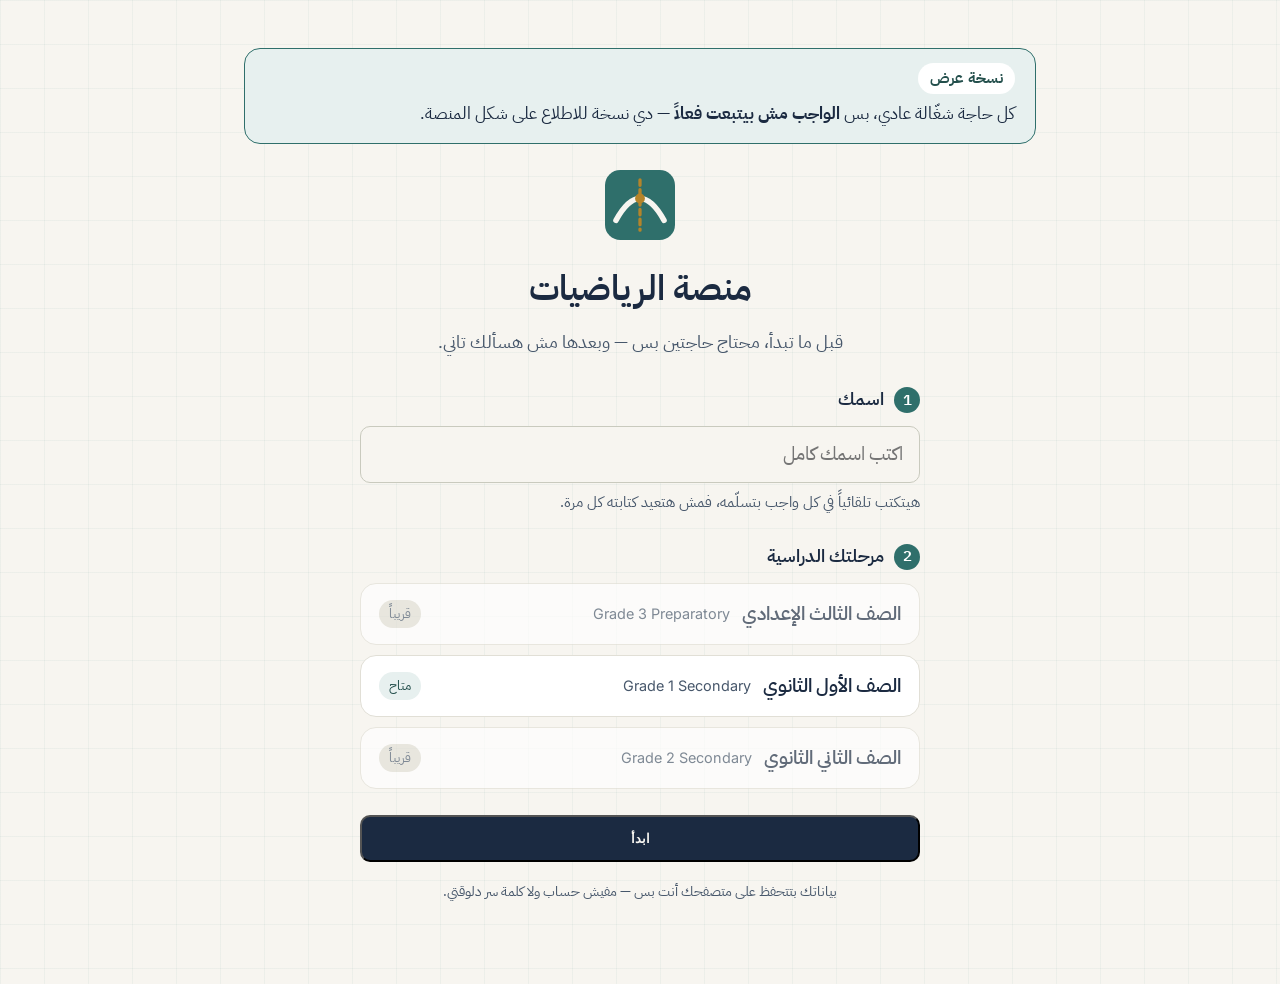
==== index.html @ 93d70a0a "Add files via upload" ====
<!DOCTYPE html>
<html lang="ar" dir="rtl">
<head>
<meta charset="UTF-8" />
<meta name="viewport" content="width=device-width, initial-scale=1.0" />
<title>صفحتي | Dr. Wessam Gouda — Mathematics</title>
<meta name="description" content="منصة الرياضيات — الصف الأول الثانوي. شرح بالفيديو، تمارين تفاعلية، وواجب مصحّح آلياً." />
<meta name="robots" content="noindex, nofollow" />

<!--
  ==========================================================================
  THE STUDENT'S PAGE
  This file holds no content. assets/home.js draws one of two screens into
  #app: the first-visit «اختر مرحلتك», or the personal page with its five
  blocks. What exists in the course is data/course.js, and what the student
  has done is assets/student.js — neither of them is in this file.
  ==========================================================================
-->

<link rel="icon" href="assets/favicon.svg?v=4.0" type="image/svg+xml" />
<link rel="preconnect" href="https://fonts.googleapis.com" />
<link rel="preconnect" href="https://fonts.gstatic.com" crossorigin />
<link href="https://fonts.googleapis.com/css2?family=Source+Serif+4:opsz,wght@8..60,400;8..60,600;8..60,700&family=Inter:wght@400;500;600;700&family=IBM+Plex+Mono:wght@500;600&family=IBM+Plex+Sans+Arabic:wght@400;500;600&display=swap" rel="stylesheet" />
<link rel="stylesheet" href="assets/theme.css?v=4.0" />
</head>

<body class="home-body">

<div class="wrap home" id="app"></div>

<script src="assets/config.js?v=4.0"></script>
<script src="data/course.js?v=4.0"></script>
<script src="assets/student.js?v=4.0"></script>
<script src="assets/home.js?v=4.0"></script>

</body>
</html>
---- assets/theme.css ----
/* ==========================================================================
   Dr. Wessam Gouda — Math Platform
   theme.css  ·  one stylesheet for every lesson and homework page
   Edit this file once; all 60 lessons change together.
   ========================================================================== */

:root {
  /* --- brand palette (unchanged from your prototype) --- */
  --ink:          #1B2A41;
  --ink-soft:     #47576B;
  --paper:        #F7F5F0;
  --surface:      #FFFFFF;
  --line:         #E1DFD6;
  --line-strong:  #C9CABE;
  --teal:         #2F6F6B;
  --teal-dark:    #234F4C;
  --teal-tint:    #E7F0EF;
  --gold:         #B4842A;
  --gold-deep:    #8A6417;
  --gold-tint:    #F6EEDD;
  --rust:         #AA4A32;
  --rust-tint:    #F5E7E2;
  --grid:         rgba(47, 111, 107, 0.05);

  --radius-s: 10px;
  --radius-m: 16px;
  --radius-l: 22px;
  --shadow:       0 2px 10px rgba(27, 42, 65, 0.06);
  --shadow-hover: 0 10px 28px rgba(27, 42, 65, 0.10);

  --f-display: 'Source Serif 4', Georgia, serif;
  --f-body:    'Inter', 'Segoe UI', system-ui, sans-serif;
  --f-mono:    'IBM Plex Mono', ui-monospace, monospace;
  --f-ar:      'IBM Plex Sans Arabic', 'Segoe UI', system-ui, sans-serif;
}

@media (prefers-color-scheme: dark) {
  :root:not([data-theme="light"]) {
    --ink:         #E9ECF2;
    --ink-soft:    #A9B4C4;
    --paper:       #101821;
    --surface:     #17212C;
    --line:        #24313E;
    --line-strong: #33434F;
    --teal:        #58B3AB;
    --teal-dark:   #7FCEC6;
    --teal-tint:   #12312F;
    --gold:        #D9A94E;
    --gold-deep:   #E8C177;
    --gold-tint:   #33280F;
    --rust:        #DE8873;
    --rust-tint:   #35201A;
    --grid:        rgba(88, 179, 171, 0.05);
    --shadow:       0 2px 10px rgba(0, 0, 0, 0.35);
    --shadow-hover: 0 10px 28px rgba(0, 0, 0, 0.45);
  }
}
:root[data-theme="dark"] {
  --ink: #E9ECF2; --ink-soft: #A9B4C4; --paper: #101821; --surface: #17212C;
  --line: #24313E; --line-strong: #33434F;
  --teal: #58B3AB; --teal-dark: #7FCEC6; --teal-tint: #12312F;
  --gold: #D9A94E; --gold-deep: #E8C177; --gold-tint: #33280F;
  --rust: #DE8873; --rust-tint: #35201A; --grid: rgba(88,179,171,0.05);
  --shadow: 0 2px 10px rgba(0,0,0,.35); --shadow-hover: 0 10px 28px rgba(0,0,0,.45);
}

* { margin: 0; padding: 0; box-sizing: border-box; }
html { scroll-behavior: smooth; font-size: 18.5px; }

body {
  font-family: var(--f-body);
  background:
    linear-gradient(90deg,  var(--grid) 1px, transparent 1px) 0 0 / 44px 44px,
    linear-gradient(180deg, var(--grid) 1px, transparent 1px) 0 0 / 44px 44px,
    var(--paper);
  color: var(--ink);
  font-size: 1.05rem;
  line-height: 1.65;
}
.wrap { max-width: 900px; margin: 0 auto; padding: 48px 24px 80px; }

a { color: var(--teal-dark); text-underline-offset: 3px; }
button:focus-visible, input:focus-visible, a:focus-visible, textarea:focus-visible {
  outline: 2px solid var(--teal); outline-offset: 2px;
}

/* ==========================================================================
   ARABIC HELPER LAYER
   Every Arabic string on the platform uses .ar — one consistent visual
   signal to the student: "this is the guidance note, in Arabic".
   ========================================================================== */
.ar {
  direction: rtl;
  unicode-bidi: isolate;
  font-family: var(--f-ar);
  text-align: right;
  line-height: 1.85;
}
.ar-note {
  direction: rtl; unicode-bidi: isolate;
  font-family: var(--f-ar); text-align: right;
  background: var(--teal-tint);
  border-right: 3px solid var(--teal);
  border-radius: var(--radius-s);
  padding: 12px 16px;
  font-size: 0.95rem;
  color: var(--ink);
  line-height: 1.85;
  margin: 14px 0;
}
.ar-note .ar-label {
  display: block;
  font-size: 0.76rem;
  font-weight: 700;
  color: var(--teal-dark);
  margin-bottom: 3px;
  letter-spacing: 0.01em;
}
.ar-note.warn { background: var(--rust-tint); border-right-color: var(--rust); }
.ar-note.warn .ar-label { color: var(--rust); }
.ar-note.tip  { background: var(--gold-tint); border-right-color: var(--gold); }
.ar-note.tip .ar-label { color: var(--gold-deep); }
.ar-inline { direction: rtl; unicode-bidi: isolate; font-family: var(--f-ar); }

/* KaTeX sizing — the real setting (MathJax's options.scale was being ignored) */
.katex { font-size: 1.12em; }
.katex-display { margin: 0.9em 0; overflow-x: auto; overflow-y: hidden; padding: 2px 0; }

/* ==========================================================================
   THE STUDENT'S PAGE  (index.html)  ·  v4.0
   --------------------------------------------------------------------------
   This is the one screen whose first language is Arabic, so it is RTL by
   default and every English title inside it is flipped back with
   `direction: ltr` on its own element. That is the same rule the lesson pages
   follow in the opposite direction.
   The old landing page (a single hard-coded lesson) lived here and is gone —
   index.html has no content of its own any more.
   ========================================================================== */

.wrap.home { max-width: 840px; font-family: var(--f-ar); }

/* ---------- first visit: «اختر مرحلتك» ---------- */

.onb { max-width: 560px; margin: 0 auto; text-align: center; }
.onb-mark { width: 70px; margin: 0 auto 20px; }
.onb-mark svg { width: 100%; height: auto; display: block; }
.onb h1 { font-family: var(--f-ar); font-weight: 600; font-size: 1.9rem; margin-bottom: 10px; }
.onb-lede { color: var(--ink-soft); font-size: .95rem; margin-bottom: 6px; }

.onb-step {
  display: flex; align-items: center; gap: 10px;
  margin: 28px 0 12px; font-weight: 600; font-size: .95rem;
}
.onb-num {
  flex: 0 0 auto; width: 26px; height: 26px; border-radius: 50%;
  background: var(--teal); color: #fff; font-family: var(--f-mono); font-size: .8rem;
  display: flex; align-items: center; justify-content: center;
}
.onb-field { text-align: right; }
.onb-field input {
  width: 100%; font: inherit; font-family: var(--f-ar);
  padding: 12px 14px; border: 1px solid var(--line-strong); border-radius: var(--radius-s);
  background: var(--surface); color: var(--ink);
}
.onb-field input:focus { outline: 2px solid var(--teal); outline-offset: 1px; border-color: var(--teal); }
.onb-hint { font-size: .8rem; color: var(--ink-soft); margin-top: 7px; }

.onb-years { display: grid; gap: 10px; }
.onb-year {
  display: flex; align-items: center; gap: 12px; text-align: right;
  background: var(--surface); border: 1px solid var(--line); border-radius: var(--radius-m);
  padding: 14px 18px; cursor: pointer; font: inherit; font-family: var(--f-ar); color: var(--ink);
  transition: border-color .18s ease, background .18s ease, box-shadow .18s ease;
}
.onb-year:hover { border-color: var(--teal); }
.onb-year.picked { border-color: var(--teal); background: var(--teal-tint); box-shadow: var(--shadow); }
.onb-year.soon { opacity: .68; }
.oy-label { font-weight: 600; }
.oy-en {
  font-family: var(--f-body); font-size: .78rem; color: var(--ink-soft);
  direction: ltr; margin-inline-start: auto;
}
.oy-chip {
  flex: 0 0 auto; font-size: .71rem; padding: 3px 10px; border-radius: 100px;
  background: var(--line); color: var(--ink-soft);
}
.oy-chip.ready { background: var(--teal-tint); color: var(--teal-dark); }
.onb-go { margin-top: 26px; width: 100%; justify-content: center; }
.onb-foot { margin-top: 18px; font-size: .78rem; color: var(--ink-soft); }

/* ---------- the page header ---------- */

.sp-head {
  display: flex; align-items: center; gap: 15px;
  padding-bottom: 22px; margin-bottom: 24px; border-bottom: 1px solid var(--line);
}
.sp-mark { flex: 0 0 auto; width: 50px; }
.sp-mark svg { width: 100%; height: auto; display: block; }
.sp-who { min-width: 0; }
.sp-head h1 {
  font-family: var(--f-ar); font-weight: 600; font-size: 1.45rem;
  direction: rtl; text-align: right; margin: 0 0 3px;
}
.sp-year { color: var(--ink-soft); font-size: .86rem; }
.linkish {
  background: none; border: 0; padding: 0; font: inherit; font-family: var(--f-ar);
  color: var(--teal); cursor: pointer; text-decoration: underline;
}

/* ---------- the five blocks ---------- */

.sp-card {
  background: var(--surface); border: 1px solid var(--line);
  border-radius: var(--radius-l); padding: 22px 24px; margin-bottom: 18px;
  box-shadow: var(--shadow);
}
.sp-card h2 {
  display: flex; align-items: center; gap: 9px;
  font-family: var(--f-ar); font-size: 1.02rem; font-weight: 600; margin-bottom: 15px;
}
.sp-card h2::before {
  content: ""; flex: 0 0 auto; width: 4px; height: 17px; border-radius: 2px; background: var(--teal);
}
.sp-card.resume { border-color: var(--teal); }
.sp-card.resume h2::before { background: var(--gold); }
.empty { color: var(--ink-soft); font-size: .9rem; }
.empty.ok { color: var(--teal-dark); }
.empty.small { font-size: .8rem; margin-top: 11px; }

/* 1 · كمّل من حيث وقفت */
.rs-eyebrow {
  display: inline-block; font-family: var(--f-mono); font-size: .73rem; direction: ltr;
  color: var(--teal-dark); background: var(--teal-tint); padding: 3px 10px; border-radius: 100px;
}
.rs-main h3 {
  font-family: var(--f-display); font-weight: 600; font-size: 1.3rem;
  direction: ltr; text-align: left; margin: 11px 0 4px;
}
.rs-ar { color: var(--ink-soft); font-size: .89rem; margin-bottom: 15px; }
.rs-bar { height: 7px; background: var(--line); border-radius: 100px; overflow: hidden; }
.rs-bar-fill { height: 100%; background: var(--teal); border-radius: 100px; transition: width .3s ease; }
.rs-pct { display: block; margin-top: 6px; font-size: .77rem; color: var(--ink-soft); }
.sp-card.resume .cta { margin-top: 17px; }

/* 2 · الواجبات المستحقة */
.due-list { list-style: none; display: grid; gap: 10px; }
.due-list li {
  display: flex; align-items: center; justify-content: space-between; gap: 12px;
  padding: 12px 14px; background: var(--paper);
  border: 1px solid var(--line); border-radius: var(--radius-m);
}
.du-body { display: flex; align-items: center; gap: 12px; min-width: 0; }
.du-no {
  flex: 0 0 auto; font-family: var(--f-mono); font-size: .78rem; direction: ltr;
  color: var(--teal-dark); background: var(--teal-tint); padding: 4px 9px; border-radius: 7px;
}
.du-body strong {
  display: block; font-family: var(--f-display); font-size: .99rem;
  direction: ltr; text-align: left;
}
.du-ar { font-size: .81rem; color: var(--ink-soft); }
.mini-cta {
  flex: 0 0 auto; text-decoration: none; font-size: .83rem; font-family: var(--f-ar);
  background: var(--teal); color: #fff; padding: 7px 15px; border-radius: 100px;
}
.mini-cta:hover { background: var(--teal-dark); color: #fff; }
.sp-card.due .ar-note { margin-top: 14px; }

/* 3 · خريطة الوحدات */
.unit {
  border: 1px solid var(--line); border-radius: var(--radius-m);
  margin-bottom: 10px; overflow: hidden; background: var(--paper);
}
.unit summary {
  display: flex; align-items: center; gap: 11px; padding: 13px 16px;
  cursor: pointer; list-style: none;
}
.unit summary::-webkit-details-marker { display: none; }
.unit summary:hover { background: var(--teal-tint); }
.un-no { flex: 0 0 auto; font-family: var(--f-mono); font-size: .75rem; color: var(--ink-soft); }
.un-title {
  display: flex; flex-direction: column; min-width: 0;
  font-family: var(--f-display); font-size: 1rem; direction: ltr; text-align: left;
}
.un-ar {
  font-family: var(--f-ar); font-size: .79rem; color: var(--ink-soft);
  direction: rtl; text-align: right;
}
.un-chip {
  margin-inline-start: auto; flex: 0 0 auto; font-size: .7rem;
  padding: 3px 10px; border-radius: 100px; background: var(--line); color: var(--ink-soft);
}
.un-chip.free { background: var(--gold-tint); color: var(--gold-deep); }
.un-count { flex: 0 0 auto; font-family: var(--f-mono); font-size: .73rem; color: var(--ink-soft); }

.unit-lessons { display: grid; }
.ls {
  display: flex; align-items: center; gap: 11px; padding: 11px 16px;
  border-top: 1px solid var(--line); background: var(--surface);
  text-decoration: none; color: var(--ink);
}
a.ls:hover { background: var(--teal-tint); }
.ls.soon, .ls.paid, .ls.locked { opacity: .58; }
.ls-no {
  flex: 0 0 auto; min-width: 36px; font-family: var(--f-mono);
  font-size: .77rem; direction: ltr; color: var(--ink-soft);
}
.ls-body { flex: 1; min-width: 0; display: flex; flex-direction: column; }
.ls-title { font-family: var(--f-display); font-size: .96rem; direction: ltr; text-align: left; }
.ls-ar { font-size: .79rem; color: var(--ink-soft); }
.ls-chip {
  flex: 0 0 auto; font-size: .71rem; padding: 3px 10px; border-radius: 100px;
  background: var(--line); color: var(--ink-soft);
}
.ls-chip.done  { background: var(--teal-tint); color: var(--teal-dark); }
.ls-chip.doing { background: var(--gold-tint); color: var(--gold-deep); font-family: var(--f-mono); }
.ls-chip.open  { background: var(--teal); color: #fff; }

/* 4 · ملخص الأداء */
.stats { display: grid; grid-template-columns: repeat(auto-fit, minmax(115px, 1fr)); gap: 12px; }
.stat {
  background: var(--paper); border: 1px solid var(--line);
  border-radius: var(--radius-m); padding: 15px 10px; text-align: center;
}
.st-num {
  display: block; font-family: var(--f-display); font-weight: 600; font-size: 1.65rem;
  color: var(--teal-dark); direction: ltr;
}
.st-label { font-size: .77rem; color: var(--ink-soft); }
/* the teacher's own number — dashed, gold, and never rendered for a student */
.stat.dev { border-style: dashed; border-color: var(--gold); }
.stat.dev .st-num { color: var(--gold-deep); }

/* 5 · آخر النشاط */
.act-list { list-style: none; display: grid; }
.act-list li {
  display: flex; align-items: center; gap: 11px; padding: 9px 2px;
  border-bottom: 1px dashed var(--line);
}
.act-list li:last-child { border-bottom: 0; }
.ac-dot {
  flex: 0 0 auto; width: 24px; height: 24px; border-radius: 50%;
  display: flex; align-items: center; justify-content: center; font-size: .71rem;
  background: var(--line); color: var(--ink-soft);
}
.ac-dot.hw   { background: var(--teal); color: #fff; }
.ac-dot.quiz { background: var(--gold); color: #fff; }
.ac-dot.open { background: var(--teal-tint); color: var(--teal-dark); }
.ac-text { flex: 1; min-width: 0; font-size: .87rem; }
.ac-text strong { font-family: var(--f-display); direction: ltr; }
.ac-extra { font-family: var(--f-mono); font-size: .75rem; color: var(--ink-soft); direction: ltr; }
.ac-when { flex: 0 0 auto; font-size: .75rem; color: var(--ink-soft); }

/* ---------- «صفحتي» on the lesson and homework pages ---------- */

.home-link {
  position: fixed; top: 14px; inset-inline-start: 14px; z-index: 40;
  font-family: var(--f-ar); font-size: .81rem; text-decoration: none;
  background: var(--surface); border: 1px solid var(--line); color: var(--ink-soft);
  padding: 6px 13px; border-radius: 100px; box-shadow: var(--shadow);
}
.home-link:hover { border-color: var(--teal); color: var(--teal-dark); }

@media (max-width: 560px) {
  .sp-card { padding: 18px 16px; }
  .sp-head h1 { font-size: 1.25rem; }
  .due-list li { flex-direction: column; align-items: stretch; }
  .mini-cta { text-align: center; }
  .un-count { display: none; }
  .ls-chip { font-size: .68rem; }
  .home-link { top: 8px; inset-inline-start: 8px; }
}

/* ---------- demo-mode banner ---------- */
.demo-banner {
  direction: rtl; font-family: var(--f-ar); text-align: right;
  background: var(--teal-tint); border: 1px solid var(--teal);
  border-radius: var(--radius-m); padding: 14px 20px; margin-bottom: 26px;
  font-size: .92rem; line-height: 1.8;
}
.demo-banner .db-title {
  display: inline-block; font-weight: 700; color: var(--teal-dark);
  background: var(--surface); border-radius: 100px;
  padding: 2px 12px; margin-bottom: 5px; font-size: .8rem;
}
.demo-banner p { margin: 0; color: var(--ink); }

/* ---------- storage-blocked warning ---------- */
.storage-warn {
  direction: rtl; font-family: var(--f-ar); text-align: right;
  background: var(--gold-tint); border: 1px solid var(--gold);
  border-radius: var(--radius-m); padding: 16px 20px; margin-bottom: 28px;
  line-height: 1.85; font-size: .93rem; color: var(--ink);
}
.storage-warn .sw-title {
  display: block; font-weight: 700; color: var(--gold-deep); margin-bottom: 4px;
}
.storage-warn p { margin: 4px 0 0; }
.storage-warn .sw-fix { color: var(--ink-soft); font-size: .89rem; }
.storage-warn code {
  direction: ltr; unicode-bidi: isolate; display: inline-block;
  font-family: var(--f-mono); font-size: .84em;
  background: var(--surface); border: 1px solid var(--line);
  border-radius: 4px; padding: 1px 6px;
}

/* ---------- progress bar ---------- */
.progress-track {
  position: fixed; inset: 0 0 auto 0; height: 4px;
  background: rgba(27,42,65,0.08); z-index: 999;
}
.progress-fill { height: 100%; width: 0; background: var(--teal); transition: width .35s ease; }

/* ---------- masthead ---------- */
.masthead {
  display: grid; grid-template-columns: 1.1fr 0.9fr; gap: 32px; align-items: center;
  padding-bottom: 36px; border-bottom: 1px solid var(--line-strong); margin-bottom: 40px;
}
.masthead .eyebrow {
  font-family: var(--f-mono); font-size: .85rem; color: var(--teal-dark);
  background: var(--teal-tint); display: inline-block; padding: 5px 12px;
  border-radius: 100px; margin-bottom: 16px;
}
.masthead h1 {
  font-family: var(--f-display); font-weight: 600; font-size: 2.9rem;
  line-height: 1.12; margin-bottom: 10px; text-wrap: balance;
}
.masthead .lede { color: var(--ink-soft); font-size: 1.12rem; max-width: 46ch; margin-bottom: 6px; }
.masthead .author { font-size: .98rem; color: var(--ink-soft); margin-top: 12px; }
.masthead .author strong { color: var(--teal-dark); font-weight: 600; }
.masthead-art svg { width: 100%; height: auto; display: block; }
@media (max-width: 720px) {
  .masthead { grid-template-columns: 1fr; }
  .masthead-art { order: -1; max-width: 250px; margin: 0 auto; }
  .masthead h1 { font-size: 2.2rem; }
}

/* ---------- lesson goal ---------- */
.goal-box {
  background: var(--surface); border: 1px solid var(--line);
  border-left: 3px solid var(--gold); border-radius: var(--radius-s);
  padding: 18px 22px; margin-bottom: 40px;
}
.goal-box .goal-label {
  font-family: var(--f-mono); font-size: .74rem; text-transform: uppercase;
  letter-spacing: .12em; color: var(--gold-deep); display: block; margin-bottom: 6px;
}
.goal-box p { font-size: 1.05rem; }

/* ---------- video ---------- */
.video-intro { display: flex; align-items: center; gap: 12px; margin-bottom: 12px; }
.video-intro .dot { width: 8px; height: 8px; border-radius: 50%; background: var(--rust); flex: 0 0 auto; }
.video-intro p { font-weight: 600; }

.seg-tabs { display: flex; flex-wrap: wrap; gap: 8px; margin-bottom: 12px; }
.seg-tab {
  font-family: var(--f-body); font-size: .88rem; font-weight: 500;
  background: var(--surface); color: var(--ink-soft);
  border: 1px solid var(--line); border-radius: 100px;
  padding: 7px 16px; cursor: pointer; transition: .18s;
  display: inline-flex; align-items: center; gap: 8px;
}
.seg-tab:hover { border-color: var(--teal); color: var(--teal-dark); }
.seg-tab[aria-selected="true"] { background: var(--teal); color: #fff; border-color: var(--teal); }
.seg-tab .seg-n { font-family: var(--f-mono); font-size: .78rem; opacity: .8; }
.seg-tab .seg-done { color: var(--gold); font-weight: 700; }
.seg-tab[aria-selected="true"] .seg-done { color: #fff; }

.video-frame {
  border-radius: var(--radius-m); overflow: hidden; border: 1px solid var(--line-strong);
  box-shadow: var(--shadow); background: #0f1c22; margin-bottom: 14px;
}
.video-frame video { width: 100%; display: block; background: #0f1c22; }
.seg-caption { font-size: .92rem; color: var(--ink-soft); margin-bottom: 44px; }

/* ---------- section heads ---------- */
.section-head { display: flex; align-items: baseline; gap: 14px; margin-bottom: 26px; }
.section-head .num { font-family: var(--f-display); font-size: 1.1rem; color: var(--line-strong); font-weight: 600; }
.section-head h2 { font-family: var(--f-display); font-size: 2.05rem; font-weight: 600; text-wrap: balance; }
@media (max-width: 620px) { .section-head h2 { font-size: 1.65rem; } }

/* ---------- theory ---------- */
.theory-block { margin-bottom: 56px; }
.lesson-sub { margin-bottom: 42px; }
.lesson-sub .sub-kicker {
  font-family: var(--f-mono); font-size: .76rem; color: var(--teal-dark);
  display: block; margin-bottom: 4px;
}
.lesson-sub h3.sub-title { font-family: var(--f-display); font-size: 1.32rem; font-weight: 600; margin-bottom: 6px; }
.lesson-sub p.sub-lede { color: var(--ink-soft); max-width: 68ch; margin-bottom: 16px; }

.figure-row { display: grid; grid-template-columns: repeat(auto-fit, minmax(230px, 1fr)); gap: 18px; margin: 18px 0; }
.fig-card { background: var(--surface); border: 1px solid var(--line); border-radius: var(--radius-s); padding: 16px 16px 14px; }
.fig-card svg { width: 100%; height: auto; display: block; }
.fig-caption { display: flex; align-items: center; justify-content: space-between; gap: 8px; margin-top: 10px; }
.fig-caption .fig-label { font-size: .88rem; color: var(--ink-soft); }
.verdict { font-family: var(--f-mono); font-size: .74rem; font-weight: 600; padding: 3px 10px; border-radius: 100px; white-space: nowrap; }
.verdict.yes { background: var(--teal-tint); color: var(--teal-dark); }
.verdict.no  { background: var(--rust-tint); color: var(--rust); }

.worked {
  background: var(--surface); border: 1px solid var(--line); border-left: 3px solid var(--gold);
  border-radius: var(--radius-s); padding: 22px 24px; margin-top: 18px;
}
.worked .worked-label, .worked .worked-solution-label {
  font-family: var(--f-mono); font-size: .76rem; display: inline-block;
  padding: 3px 11px; border-radius: 100px; margin-bottom: 12px;
}
.worked .worked-label { color: var(--gold-deep); background: var(--gold-tint); }
.worked .worked-solution-label { color: var(--teal-dark); background: var(--teal-tint); margin: 16px 0 10px; }
.worked-grid { display: grid; grid-template-columns: 1.1fr 1fr; gap: 24px; align-items: center; }
.worked-grid.reverse { grid-template-columns: 1fr 1.1fr; }
@media (max-width: 680px) { .worked-grid, .worked-grid.reverse { grid-template-columns: 1fr; } }
.worked figure { margin: 0; }
.worked figcaption { text-align: center; font-size: .86rem; color: var(--ink-soft); margin-top: 8px; }
.worked p + p { margin-top: 8px; }

.result-box {
  margin-top: 14px; background: var(--paper); border: 1px solid var(--line);
  border-radius: var(--radius-s); padding: 14px 18px; font-size: .98rem;
}
.result-box strong { color: var(--teal-dark); }

/* ---------- common mistakes ---------- */
.mistakes {
  background: var(--rust-tint); border: 1px solid var(--rust);
  border-radius: var(--radius-s); padding: 20px 24px; margin: 26px 0 0;
}
.mistakes h4 {
  font-family: var(--f-display); font-size: 1.1rem; color: var(--rust);
  margin-bottom: 4px; display: flex; align-items: center; gap: 10px;
}
.mistakes ol { margin: 12px 20px 0; display: grid; gap: 10px; }
.mistakes li { font-size: .98rem; }
.mistakes .ar-inline { display: block; margin-top: 3px; color: var(--ink-soft); font-size: .92rem; }

/* ---------- quick reference ---------- */
.recap-heading {
  font-family: var(--f-mono); font-size: .86rem; color: var(--ink-soft);
  margin: 44px 0 16px; padding-top: 24px; border-top: 1px dashed var(--line-strong);
}
.theory-grid { display: grid; grid-template-columns: repeat(auto-fit, minmax(240px, 1fr)); gap: 18px; }
.theory-box {
  background: var(--surface); border: 1px solid var(--line); border-left: 3px solid var(--teal);
  border-radius: var(--radius-s); padding: 20px 22px;
}
.theory-box h3 { font-size: 1.02rem; font-weight: 700; color: var(--teal-dark); margin-bottom: 10px; }
.theory-box p, .theory-box li { font-size: .96rem; color: var(--ink-soft); }
.theory-box ul { list-style: none; }
.theory-box li { position: relative; padding-left: 16px; margin-bottom: 8px; }
.theory-box li::before { content: "–"; position: absolute; left: 0; color: var(--gold); font-weight: 700; }
.theory-box .tag {
  display: inline-block; font-family: var(--f-mono); font-size: .76rem;
  background: var(--gold-tint); color: var(--gold-deep);
  padding: 3px 10px; border-radius: 100px; margin: 0 6px 4px 0;
}

/* ---------- exercises ---------- */
.examples-block { margin-bottom: 56px; }
.ex-card {
  background: var(--surface); border: 1px solid var(--line); border-radius: var(--radius-m);
  padding: 24px 26px; margin-bottom: 20px; display: flex; gap: 20px;
  transition: box-shadow .25s ease, border-color .25s ease;
}
.ex-card:hover { box-shadow: var(--shadow-hover); border-color: var(--teal); }
.ex-card.solved { border-color: var(--teal); }
.ex-num {
  flex: 0 0 auto; width: 38px; height: 38px; border-radius: 50%;
  background: var(--teal); color: #fff; font-family: var(--f-display); font-weight: 600;
  display: flex; align-items: center; justify-content: center;
}
.ex-body { flex: 1; min-width: 0; }
.ex-title { font-weight: 600; font-size: .85rem; color: var(--ink-soft); margin-bottom: 6px; }
.ex-question { font-size: 1.06rem; margin-bottom: 14px; }
.ex-question ol { margin: 12px 0 8px 20px; }
.ex-question ol li { margin-bottom: 6px; }
.type-chip {
  font-family: var(--f-mono); font-size: .68rem; letter-spacing: .08em; text-transform: uppercase;
  background: var(--paper); border: 1px solid var(--line); color: var(--ink-soft);
  padding: 2px 8px; border-radius: 100px; margin-left: 8px; white-space: nowrap;
}

.options-row { display: flex; flex-wrap: wrap; gap: 10px; margin-bottom: 14px; }
.options-row label {
  display: flex; align-items: center; gap: 8px; font-weight: 500; font-size: .96rem;
  color: var(--ink-soft); background: var(--paper); border: 1px solid var(--line);
  border-radius: 100px; padding: 7px 16px 7px 12px; cursor: pointer; transition: .15s;
}
.options-row label:has(input:checked) { border-color: var(--teal); background: var(--teal-tint); color: var(--teal-dark); }
.options-row input[type="radio"] { accent-color: var(--teal); width: 16px; height: 16px; }

.answer-row { display: flex; flex-wrap: wrap; align-items: center; gap: 10px; margin-bottom: 14px; }
.answer-input {
  font-family: var(--f-mono); font-size: 1rem; direction: ltr;
  background: var(--paper); color: var(--ink);
  border: 1.5px solid var(--line-strong); border-radius: var(--radius-s);
  padding: 10px 14px; min-width: 190px; flex: 1 1 190px; max-width: 320px;
}
.answer-input:focus { background: var(--surface); border-color: var(--teal); }
.answer-input.ok  { border-color: var(--teal); background: var(--teal-tint); }
.answer-input.bad { border-color: var(--rust); background: var(--rust-tint); }
.input-hint { font-family: var(--f-mono); font-size: .78rem; color: var(--ink-soft); }

.steps-list { display: grid; gap: 14px; margin-bottom: 14px; }
.step-item {
  background: var(--paper); border: 1px solid var(--line);
  border-radius: var(--radius-s); padding: 14px 16px;
}
.step-item .step-q { font-size: .98rem; margin-bottom: 10px; display: flex; gap: 10px; }
.step-item .step-n {
  font-family: var(--f-mono); font-size: .8rem; color: var(--teal-dark);
  background: var(--teal-tint); border-radius: 100px; padding: 1px 9px; height: fit-content; flex: 0 0 auto;
}
.step-item.locked { opacity: .45; pointer-events: none; }
.step-item.done { border-color: var(--teal); background: var(--teal-tint); }

.ex-actions { display: flex; align-items: center; gap: 12px; flex-wrap: wrap; }
.btn {
  font-family: inherit; font-weight: 600; font-size: .92rem; border: none;
  border-radius: var(--radius-s); padding: 10px 20px; cursor: pointer; transition: .2s;
  display: inline-flex; align-items: center; gap: 8px;
}
.btn-check { background: var(--teal); color: #fff; }
.btn-check:hover { background: var(--teal-dark); }
.btn-video { background: var(--surface); color: var(--gold-deep); border: 1px solid var(--gold); }
.btn-video:hover { background: var(--gold-tint); }
.btn-video.highlight { animation: nudge .4s ease 2; }
.btn-ghost { background: transparent; color: var(--ink-soft); border: 1px solid var(--line); }
.btn-ghost:hover { border-color: var(--teal); color: var(--teal-dark); }
@keyframes nudge { 0%,100% { transform: translateX(0); } 50% { transform: translateX(3px); } }
@media (prefers-reduced-motion: reduce) { .btn-video.highlight { animation: none; } * { transition: none !important; } }

.feedback { font-size: .9rem; font-weight: 600; padding: 6px 14px; border-radius: 100px; }
.feedback.correct { background: var(--teal-tint); color: var(--teal-dark); }
.feedback.wrong   { background: var(--rust-tint); color: var(--rust); }

.explain {
  margin-top: 14px; border-top: 1px dashed var(--line-strong); padding-top: 12px;
  font-size: .96rem; color: var(--ink-soft);
}
.explain .explain-label {
  font-family: var(--f-mono); font-size: .72rem; text-transform: uppercase; letter-spacing: .1em;
  color: var(--teal-dark); display: block; margin-bottom: 5px;
}

/* ---------- quiz ---------- */
.quiz-block { margin-bottom: 40px; }
.quiz-panel { background: var(--surface); border: 1px solid var(--line); border-radius: var(--radius-l); padding: 32px; }
@media (max-width: 620px) { .quiz-panel { padding: 22px 18px; } }
.quiz-top {
  display: flex; justify-content: space-between; align-items: center; flex-wrap: wrap; gap: 16px;
  padding-bottom: 18px; margin-bottom: 22px; border-bottom: 1px solid var(--line);
}
.quiz-top h3 { font-family: var(--f-display); font-size: 1.4rem; font-weight: 600; }
.score-chip {
  display: flex; align-items: baseline; gap: 10px; background: var(--paper);
  border: 1px solid var(--line); padding: 10px 20px; border-radius: var(--radius-s);
}
.score-chip .score-num {
  font-family: var(--f-display); font-size: 1.5rem; font-weight: 700; color: var(--teal-dark);
  font-variant-numeric: tabular-nums;
}
.score-chip .score-msg { font-size: .88rem; color: var(--ink-soft); }

.qz { padding: 18px 0; border-bottom: 1px dashed var(--line); }
.qz:last-of-type { border-bottom: none; }
.qz-row { display: flex; justify-content: space-between; align-items: flex-start; gap: 16px; margin-bottom: 12px; }
@media (max-width: 620px) { .qz-row { flex-direction: column; } }
.qz-text { font-size: 1.02rem; display: flex; gap: 10px; }
.qz-status { font-weight: 700; width: 20px; flex: 0 0 auto; }
.qz-status.correct { color: var(--teal); }
.qz-status.wrong { color: var(--rust); }
.qz-video-btn { font-size: .82rem; padding: 6px 14px; white-space: nowrap; }
.qz-options { display: flex; flex-wrap: wrap; gap: 10px; margin-left: 30px; }
.qz-options label {
  display: flex; align-items: center; gap: 7px; font-size: .94rem; color: var(--ink-soft);
  background: var(--paper); border: 1px solid var(--line); border-radius: 100px;
  padding: 6px 14px 6px 10px; cursor: pointer;
}
.qz-options label:has(input:checked) { border-color: var(--gold); background: var(--gold-tint); color: var(--gold-deep); }
.qz-options input { accent-color: var(--gold); }

.submit-quiz, .submit-btn {
  width: 100%; background: var(--teal); color: #fff; font-family: inherit;
  font-weight: 700; font-size: 1.05rem; border: none; border-radius: var(--radius-s);
  padding: 16px; cursor: pointer; margin-top: 22px; transition: .2s;
}
.submit-quiz:hover, .submit-btn:hover { background: var(--teal-dark); }
.submit-btn:disabled { opacity: .55; cursor: not-allowed; }
.quiz-feedback { text-align: center; margin-top: 14px; font-weight: 600; color: var(--ink-soft); }
.score-final {
  margin-top: 18px; text-align: center; padding: 20px;
  border-radius: var(--radius-m); background: var(--teal-tint); border: 1px solid var(--teal);
}
.score-final .score-num { font-family: var(--f-display); font-size: 2rem; font-weight: 700; color: var(--teal-dark); }
.score-final .score-msg { display: block; margin-top: 6px; font-weight: 500; }
[hidden] { display: none !important; }

/* ---------- next step ---------- */
.next-step {
  margin-top: 30px; background: var(--surface); border: 1px solid var(--line);
  border-radius: var(--radius-m); padding: 24px 26px;
  display: flex; flex-wrap: wrap; align-items: center; justify-content: space-between; gap: 18px;
}
.unit-progress { flex: 1 1 240px; min-width: 0; }
.unit-progress .up-label {
  font-family: var(--f-mono); font-size: .76rem; color: var(--ink-soft);
  display: flex; justify-content: space-between; gap: 12px; margin-bottom: 7px;
}
.unit-progress .up-track { height: 8px; background: var(--line); border-radius: 100px; overflow: hidden; }
.unit-progress .up-fill { height: 100%; background: var(--teal); width: 0; transition: width .4s ease; }
.next-actions { display: flex; flex-wrap: wrap; align-items: center; gap: 12px; flex: 1 1 300px; }
.cta {
  display: inline-flex; align-items: center; gap: 10px; background: var(--ink); color: var(--paper);
  text-decoration: none; font-weight: 600; padding: 14px 30px; border-radius: var(--radius-s); transition: .2s;
}
.cta:hover { background: var(--teal-dark); color: #fff; }
.cta.secondary { background: transparent; color: var(--ink-soft); border: 1px solid var(--line-strong); }
.cta.secondary:hover { background: var(--teal-tint); color: var(--teal-dark); border-color: var(--teal); }

/* Locked, not hidden: a hidden link reads as a broken page,
   a locked one reads as a rule the student understands. */
.cta.locked {
  background: transparent; color: var(--ink-soft); border: 1px dashed var(--line-strong);
  cursor: not-allowed; opacity: .7;
}
.cta.locked:hover { background: transparent; color: var(--ink-soft); border-color: var(--line-strong); }
.cta.locked::before { content: "🔒"; font-size: .95em; }

.gate-note {
  flex: 1 1 100%; font-family: var(--f-ar); direction: rtl; text-align: right;
  font-size: .92rem; color: var(--rust); background: var(--rust-tint);
  border-right: 3px solid var(--rust); border-radius: var(--radius-s);
  padding: 10px 14px; line-height: 1.8;
}
.gate-note.open { color: var(--teal-dark); background: var(--teal-tint); border-right-color: var(--teal); }

footer {
  text-align: center; margin-top: 52px; padding: 24px; font-size: .9rem;
  color: var(--ink-soft); border-top: 1px solid var(--line);
}
footer strong { color: var(--teal-dark); }
.build-stamp {
  display: block; margin-top: 8px; direction: ltr;
  font-family: var(--f-mono); font-size: .72rem; letter-spacing: .04em;
  color: var(--ink-soft); opacity: .6;
}

/* ---------- modal ---------- */
.modal {
  display: none; position: fixed; inset: 0; background: rgba(15,24,33,.75);
  z-index: 2000; align-items: center; justify-content: center; padding: 20px;
}
.modal.open { display: flex; }
.modal-box {
  background: #0f1c22; border-radius: var(--radius-m); width: 100%; max-width: 920px;
  overflow: hidden; position: relative; border: 1px solid rgba(255,255,255,.1);
}
.modal-video-wrap { position: relative; padding-bottom: 56.25%; height: 0; }
.modal-video-wrap video { position: absolute; inset: 0; width: 100%; height: 100%; }
.modal-close {
  position: absolute; top: 10px; right: 10px; width: 36px; height: 36px;
  background: rgba(255,255,255,.14); color: #fff; border: none; border-radius: 50%;
  display: flex; align-items: center; justify-content: center; cursor: pointer; font-size: 20px; z-index: 5;
}
.modal-close:hover { background: rgba(255,255,255,.26); }

/* ==========================================================================
   HOMEWORK PAGE
   ========================================================================== */
.hw-panel { background: var(--surface); border: 1px solid var(--line); border-radius: var(--radius-l); padding: 34px 36px; box-shadow: var(--shadow); }
@media (max-width: 640px) { .hw-panel { padding: 22px 16px; } }
.student-row { display: grid; grid-template-columns: 1.3fr 1fr; gap: 20px; margin-bottom: 8px; }
@media (max-width: 640px) { .student-row { grid-template-columns: 1fr; } }
.field { margin-bottom: 6px; }
.field label { display: block; font-weight: 600; font-size: .94rem; margin-bottom: 6px; }
.field label .optional { color: var(--ink-soft); font-weight: 400; font-size: .85rem; }
.field label .req { color: var(--rust); }
.field input {
  width: 100%; padding: 12px 16px; font-size: 1rem; font-family: inherit;
  border: 1.5px solid var(--line-strong); border-radius: var(--radius-s);
  background: var(--paper); color: var(--ink); transition: .2s;
}
.field input:focus { background: var(--surface); border-color: var(--teal); }

.section-divider { display: flex; align-items: center; gap: 14px; margin: 34px 0 24px; }
.section-divider span {
  font-family: var(--f-display); font-weight: 600; font-size: 1.15rem; color: var(--teal-dark);
  background: var(--teal-tint); padding: 3px 16px; border-radius: 100px; white-space: nowrap;
}
.section-divider hr { flex: 1; border: none; border-top: 1.5px solid var(--line); }

.hw-q {
  background: var(--paper); border-radius: var(--radius-m); padding: 20px 24px;
  margin-bottom: 20px; border-left: 4px solid var(--gold);
}
.hw-q .q-text { font-weight: 600; font-size: 1.03rem; margin-bottom: 12px; display: flex; gap: 12px; align-items: baseline; flex-wrap: wrap; }
.qnum-badge {
  display: inline-flex; align-items: center; justify-content: center; width: 26px; height: 26px;
  border-radius: 50%; background: var(--teal); color: #fff; font-family: var(--f-display);
  font-weight: 700; font-size: .85rem; flex: 0 0 auto;
}
.hw-q .figure-svg {
  margin: 10px 0 14px; background: var(--surface); border-radius: var(--radius-s);
  border: 1px solid var(--line); padding: 12px; display: inline-block; max-width: 100%;
}
.hw-q .figure-svg svg { display: block; width: 100%; max-width: 300px; height: auto; }
.hw-q .options-row label { background: var(--surface); }
.hw-q textarea {
  width: 100%; padding: 14px 16px; font-size: 1rem; font-family: inherit;
  border: 1.5px solid var(--line-strong); border-radius: var(--radius-s);
  background: var(--surface); color: var(--ink); resize: vertical; min-height: 90px;
}
.hw-q textarea:focus { border-color: var(--teal); }
.manual-chip {
  font-family: var(--f-mono); font-size: .68rem; letter-spacing: .08em; text-transform: uppercase;
  background: var(--rust-tint); color: var(--rust); padding: 2px 8px; border-radius: 100px;
}

/* --- inline field errors, in Arabic, next to the field itself ------------ */
.field-err {
  direction: rtl; font-family: var(--f-ar); text-align: right;
  font-size: .88rem; color: var(--rust); margin-top: 8px; line-height: 1.7;
}
.field-err::before { content: "◂ "; }
.hw-q.invalid, .step-item.invalid { border-color: var(--rust); box-shadow: inset 3px 0 0 var(--rust); }
.hw-q.invalid { border-left-color: var(--rust); }
.field.invalid input { border-color: var(--rust); background: var(--rust-tint); }
.step-item.invalid { background: var(--rust-tint); }

@keyframes flashbox { 0%,100% { box-shadow: none; } 40% { box-shadow: 0 0 0 4px var(--gold-tint); } }
.flash { animation: flashbox 1.4s ease; }
@keyframes shakeb { 0%,100% { transform: translateX(0); } 25% { transform: translateX(-5px); } 75% { transform: translateX(5px); } }
.shake { animation: shakeb .4s ease; }

/* --- live completion panel ----------------------------------------------- */
.completion {
  margin-top: 30px; border: 1px solid var(--line-strong);
  border-radius: var(--radius-m); background: var(--paper); padding: 18px 20px;
}
.completion.ready { border-color: var(--teal); background: var(--teal-tint); }
.comp-head { display: flex; align-items: center; gap: 16px; flex-wrap: wrap; }
.comp-count {
  direction: rtl; font-family: var(--f-ar); font-size: .95rem; color: var(--ink);
  white-space: nowrap;
}
.comp-count b { font-family: var(--f-mono); font-size: 1.08rem; color: var(--teal-dark); }
.comp-track { flex: 1 1 160px; height: 8px; background: var(--line); border-radius: 100px; overflow: hidden; }
.comp-fill { height: 100%; width: 0; background: var(--gold); transition: width .3s ease; }
.completion.ready .comp-fill { background: var(--teal); }

.comp-body { margin-top: 12px; }
.comp-hint, .comp-ok, .comp-title {
  direction: rtl; font-family: var(--f-ar); text-align: right; font-size: .9rem;
}
.comp-hint { color: var(--ink-soft); }
.comp-ok { color: var(--teal-dark); font-weight: 600; }
.comp-title { color: var(--rust); font-weight: 600; margin-bottom: 8px; }
.comp-missing { list-style: none; display: grid; gap: 7px; margin: 0; padding: 0; }
.comp-missing li {
  direction: rtl; display: flex; align-items: baseline; gap: 10px; flex-wrap: wrap;
  font-family: var(--f-ar); font-size: .88rem;
}
.comp-jump {
  font-family: var(--f-ar); font-size: .86rem; font-weight: 600;
  background: var(--surface); color: var(--rust);
  border: 1px solid var(--rust); border-radius: 100px;
  padding: 3px 12px; cursor: pointer; white-space: nowrap; transition: .15s;
}
.comp-jump:hover { background: var(--rust); color: #fff; }
.comp-why { color: var(--ink-soft); }

.ok-actions { display: flex; flex-wrap: wrap; gap: 12px; margin-top: 16px; }

/* --- author-only test bar: append ?dev=1 to the URL ---------------------- */
.devbar {
  position: fixed; inset-block-end: 14px; inset-inline-start: 14px; z-index: 3000;
  display: flex; align-items: center; gap: 10px;
  background: var(--ink); color: var(--paper); padding: 8px 12px;
  border-radius: 100px; box-shadow: var(--shadow-hover); font-size: .82rem;
}
.devbar span { font-family: var(--f-mono); letter-spacing: .1em; opacity: .7; }
.devbar button {
  font-family: var(--f-ar); font-size: .82rem; cursor: pointer;
  background: var(--gold); color: #1B2A41; border: none;
  border-radius: 100px; padding: 5px 14px; font-weight: 600;
}

.status-msg { margin-top: 22px; padding: 20px 24px; border-radius: var(--radius-m); border: 1px solid var(--teal); background: var(--teal-tint); }
.status-msg h3 { font-size: 1.12rem; color: var(--teal-dark); margin-bottom: 4px; }
.status-msg p { color: var(--ink-soft); font-size: .94rem; }
.status-msg.error { border-color: var(--rust); background: var(--rust-tint); }
.status-msg.error h3 { color: var(--rust); }
.back-link { display: inline-block; margin-top: 10px; font-weight: 600; }
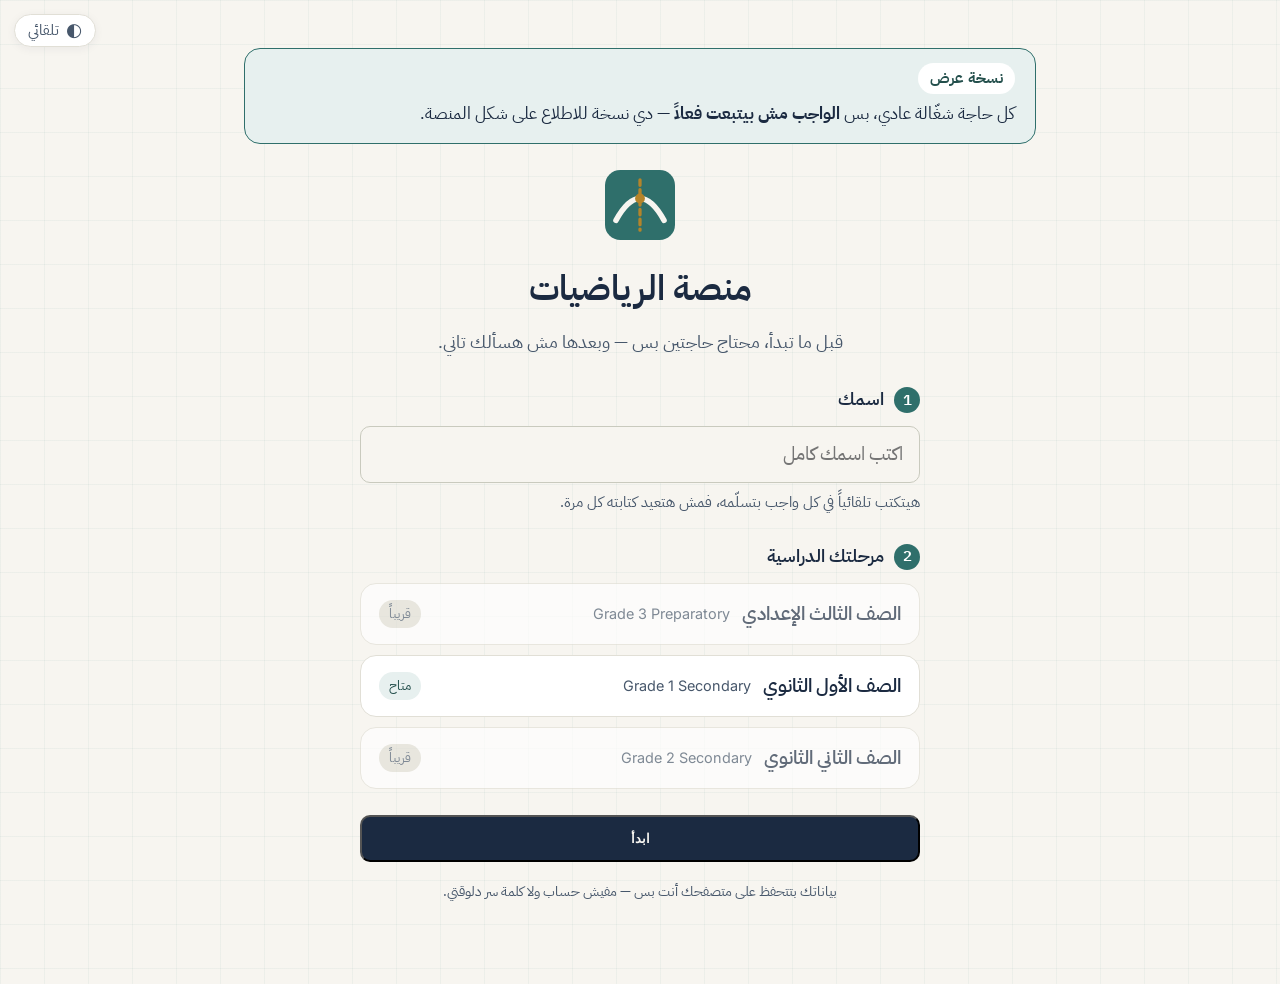
==== commit b47a6c82: "Add files via upload" ====
--- a/index.html
+++ b/index.html
@@ -17,21 +17,35 @@
   ==========================================================================
 -->
 
-<link rel="icon" href="assets/favicon.svg?v=4.0" type="image/svg+xml" />
+<link rel="icon" href="assets/favicon.svg?v=4.4" type="image/svg+xml" />
 <link rel="preconnect" href="https://fonts.googleapis.com" />
 <link rel="preconnect" href="https://fonts.gstatic.com" crossorigin />
 <link href="https://fonts.googleapis.com/css2?family=Source+Serif+4:opsz,wght@8..60,400;8..60,600;8..60,700&family=Inter:wght@400;500;600;700&family=IBM+Plex+Mono:wght@500;600&family=IBM+Plex+Sans+Arabic:wght@400;500;600&display=swap" rel="stylesheet" />
-<link rel="stylesheet" href="assets/theme.css?v=4.0" />
+<!-- Apply the saved colour mode BEFORE the first paint. If this waited for a
+     script at the end of the body, the page would flash the wrong colours for
+     an instant on every load, which reads as a bug. Four lines, no dependencies. -->
+<script>
+  (function () {
+    try {
+      var t = localStorage.getItem('wg:theme');
+      if (t === 'light' || t === 'dark') document.documentElement.setAttribute('data-theme', t);
+    } catch (e) {}
+  })();
+</script>
+
+<link rel="stylesheet" href="assets/theme.css?v=4.4" />
 </head>
 
 <body class="home-body">
 
 <div class="wrap home" id="app"></div>
 
-<script src="assets/config.js?v=4.0"></script>
-<script src="data/course.js?v=4.0"></script>
-<script src="assets/student.js?v=4.0"></script>
-<script src="assets/home.js?v=4.0"></script>
+<script src="assets/config.js?v=4.4"></script>
+<script src="assets/theme-toggle.js?v=4.4"></script>
+<script src="data/course.js?v=4.4"></script>
+<script src="assets/student.js?v=4.4"></script>
+<script src="assets/access.js?v=4.4"></script>
+<script src="assets/home.js?v=4.4"></script>
 
 </body>
 </html>
--- a/assets/theme.css
+++ b/assets/theme.css
@@ -22,6 +22,12 @@
   --rust-tint:    #F5E7E2;
   --grid:         rgba(47, 111, 107, 0.05);
 
+  /* Text that sits ON a teal or gold fill. In the light palette those fills
+     are dark, so white reads. In the dark palette they become LIGHT, and
+     white on light teal measured 2.48:1 — unreadable. This token flips with
+     the palette so every accent chip and button stays legible in both. */
+  --on-accent:    #FFFFFF;
+
   --radius-s: 10px;
   --radius-m: 16px;
   --radius-l: 22px;
@@ -51,6 +57,7 @@
     --rust:        #DE8873;
     --rust-tint:   #35201A;
     --grid:        rgba(88, 179, 171, 0.05);
+  --on-accent:   #0C1A19;
     --shadow:       0 2px 10px rgba(0, 0, 0, 0.35);
     --shadow-hover: 0 10px 28px rgba(0, 0, 0, 0.45);
   }
@@ -61,6 +68,7 @@
   --teal: #58B3AB; --teal-dark: #7FCEC6; --teal-tint: #12312F;
   --gold: #D9A94E; --gold-deep: #E8C177; --gold-tint: #33280F;
   --rust: #DE8873; --rust-tint: #35201A; --grid: rgba(88,179,171,0.05);
+  --on-accent: #0C1A19;
   --shadow: 0 2px 10px rgba(0,0,0,.35); --shadow-hover: 0 10px 28px rgba(0,0,0,.45);
 }
 
@@ -153,7 +161,7 @@
 }
 .onb-num {
   flex: 0 0 auto; width: 26px; height: 26px; border-radius: 50%;
-  background: var(--teal); color: #fff; font-family: var(--f-mono); font-size: .8rem;
+  background: var(--teal); color: var(--on-accent); font-family: var(--f-mono); font-size: .8rem;
   display: flex; align-items: center; justify-content: center;
 }
 .onb-field { text-align: right; }
@@ -261,9 +269,9 @@
 .du-ar { font-size: .81rem; color: var(--ink-soft); }
 .mini-cta {
   flex: 0 0 auto; text-decoration: none; font-size: .83rem; font-family: var(--f-ar);
-  background: var(--teal); color: #fff; padding: 7px 15px; border-radius: 100px;
-}
-.mini-cta:hover { background: var(--teal-dark); color: #fff; }
+  background: var(--teal); color: var(--on-accent); padding: 7px 15px; border-radius: 100px;
+}
+.mini-cta:hover { background: var(--teal-dark); color: var(--on-accent); }
 .sp-card.due .ar-note { margin-top: 14px; }
 
 /* 3 · خريطة الوحدات */
@@ -314,7 +322,7 @@
 }
 .ls-chip.done  { background: var(--teal-tint); color: var(--teal-dark); }
 .ls-chip.doing { background: var(--gold-tint); color: var(--gold-deep); font-family: var(--f-mono); }
-.ls-chip.open  { background: var(--teal); color: #fff; }
+.ls-chip.open  { background: var(--teal); color: var(--on-accent); }
 
 /* 4 · ملخص الأداء */
 .stats { display: grid; grid-template-columns: repeat(auto-fit, minmax(115px, 1fr)); gap: 12px; }
@@ -343,8 +351,8 @@
   display: flex; align-items: center; justify-content: center; font-size: .71rem;
   background: var(--line); color: var(--ink-soft);
 }
-.ac-dot.hw   { background: var(--teal); color: #fff; }
-.ac-dot.quiz { background: var(--gold); color: #fff; }
+.ac-dot.hw   { background: var(--teal); color: var(--on-accent); }
+.ac-dot.quiz { background: var(--gold); color: var(--on-accent); }
 .ac-dot.open { background: var(--teal-tint); color: var(--teal-dark); }
 .ac-text { flex: 1; min-width: 0; font-size: .87rem; }
 .ac-text strong { font-family: var(--f-display); direction: ltr; }
@@ -461,10 +469,10 @@
   display: inline-flex; align-items: center; gap: 8px;
 }
 .seg-tab:hover { border-color: var(--teal); color: var(--teal-dark); }
-.seg-tab[aria-selected="true"] { background: var(--teal); color: #fff; border-color: var(--teal); }
+.seg-tab[aria-selected="true"] { background: var(--teal); color: var(--on-accent); border-color: var(--teal); }
 .seg-tab .seg-n { font-family: var(--f-mono); font-size: .78rem; opacity: .8; }
 .seg-tab .seg-done { color: var(--gold); font-weight: 700; }
-.seg-tab[aria-selected="true"] .seg-done { color: #fff; }
+.seg-tab[aria-selected="true"] .seg-done { color: var(--on-accent); }
 
 .video-frame {
   border-radius: var(--radius-m); overflow: hidden; border: 1px solid var(--line-strong);
@@ -566,7 +574,7 @@
 .ex-card.solved { border-color: var(--teal); }
 .ex-num {
   flex: 0 0 auto; width: 38px; height: 38px; border-radius: 50%;
-  background: var(--teal); color: #fff; font-family: var(--f-display); font-weight: 600;
+  background: var(--teal); color: var(--on-accent); font-family: var(--f-display); font-weight: 600;
   display: flex; align-items: center; justify-content: center;
 }
 .ex-body { flex: 1; min-width: 0; }
@@ -620,7 +628,7 @@
   border-radius: var(--radius-s); padding: 10px 20px; cursor: pointer; transition: .2s;
   display: inline-flex; align-items: center; gap: 8px;
 }
-.btn-check { background: var(--teal); color: #fff; }
+.btn-check { background: var(--teal); color: var(--on-accent); }
 .btn-check:hover { background: var(--teal-dark); }
 .btn-video { background: var(--surface); color: var(--gold-deep); border: 1px solid var(--gold); }
 .btn-video:hover { background: var(--gold-tint); }
@@ -681,7 +689,7 @@
 .qz-options input { accent-color: var(--gold); }
 
 .submit-quiz, .submit-btn {
-  width: 100%; background: var(--teal); color: #fff; font-family: inherit;
+  width: 100%; background: var(--teal); color: var(--on-accent); font-family: inherit;
   font-weight: 700; font-size: 1.05rem; border: none; border-radius: var(--radius-s);
   padding: 16px; cursor: pointer; margin-top: 22px; transition: .2s;
 }
@@ -714,7 +722,7 @@
   display: inline-flex; align-items: center; gap: 10px; background: var(--ink); color: var(--paper);
   text-decoration: none; font-weight: 600; padding: 14px 30px; border-radius: var(--radius-s); transition: .2s;
 }
-.cta:hover { background: var(--teal-dark); color: #fff; }
+.cta:hover { background: var(--teal-dark); color: var(--on-accent); }
 .cta.secondary { background: transparent; color: var(--ink-soft); border: 1px solid var(--line-strong); }
 .cta.secondary:hover { background: var(--teal-tint); color: var(--teal-dark); border-color: var(--teal); }
 
@@ -797,7 +805,7 @@
 .hw-q .q-text { font-weight: 600; font-size: 1.03rem; margin-bottom: 12px; display: flex; gap: 12px; align-items: baseline; flex-wrap: wrap; }
 .qnum-badge {
   display: inline-flex; align-items: center; justify-content: center; width: 26px; height: 26px;
-  border-radius: 50%; background: var(--teal); color: #fff; font-family: var(--f-display);
+  border-radius: 50%; background: var(--teal); color: var(--on-accent); font-family: var(--f-display);
   font-weight: 700; font-size: .85rem; flex: 0 0 auto;
 }
 .hw-q .figure-svg {
@@ -867,7 +875,7 @@
   border: 1px solid var(--rust); border-radius: 100px;
   padding: 3px 12px; cursor: pointer; white-space: nowrap; transition: .15s;
 }
-.comp-jump:hover { background: var(--rust); color: #fff; }
+.comp-jump:hover { background: var(--rust); color: var(--on-accent); }
 .comp-why { color: var(--ink-soft); }
 
 .ok-actions { display: flex; flex-wrap: wrap; gap: 12px; margin-top: 16px; }
@@ -892,3 +900,254 @@
 .status-msg.error { border-color: var(--rust); background: var(--rust-tint); }
 .status-msg.error h3 { color: var(--rust); }
 .back-link { display: inline-block; margin-top: 10px; font-weight: 600; }
+
+/* ==========================================================================
+   ACCESS  ·  v4.1
+   The registration door, the price panel, the switched-off features, and the
+   author's DEV panel. RTL like the student's page; English kept LTR per element.
+   ========================================================================== */
+
+/* ---------- the announcement (shown before he starts, never after) ---------- */
+.ar-note.announce { margin: 0 0 18px; }
+
+/* ---------- the declared price, above the units map ---------- */
+.price-anchor {
+  margin: -4px 0 16px; padding: 11px 14px;
+  background: var(--gold-tint); border-radius: var(--radius-s);
+  color: var(--ink); font-size: .88rem; line-height: 1.7;
+}
+.price-anchor strong { color: var(--gold-deep); }
+
+/* ---------- a door takes over the page ---------- */
+.panel-page { max-width: 560px; margin: 0 auto; }
+.panel-page .back {
+  display: inline-block; margin-bottom: 18px; font-size: .86rem; font-family: var(--f-ar);
+}
+
+/* ---------- registration ---------- */
+.reg-panel, .pay-panel {
+  background: var(--surface); border: 1px solid var(--line);
+  border-radius: var(--radius-l); padding: 26px 24px; box-shadow: var(--shadow);
+}
+.reg-badge, .pay-badge {
+  display: inline-block; font-size: .74rem; padding: 4px 12px; border-radius: 100px;
+  background: var(--teal-tint); color: var(--teal-dark); margin-bottom: 12px;
+}
+.pay-badge { background: var(--gold-tint); color: var(--gold-deep); }
+.reg-panel h2, .pay-panel h2 {
+  font-family: var(--f-ar); font-weight: 600; font-size: 1.4rem; margin-bottom: 10px;
+}
+.reg-lede, .pay-lede { color: var(--ink-soft); font-size: .92rem; margin-bottom: 20px; }
+.reg-panel .field { margin-bottom: 16px; text-align: right; }
+.reg-panel label { display: block; font-size: .86rem; font-weight: 600; margin-bottom: 6px; }
+.reg-panel input {
+  width: 100%; font: inherit; font-family: var(--f-ar); padding: 12px 14px;
+  border: 1px solid var(--line-strong); border-radius: var(--radius-s);
+  background: var(--paper); color: var(--ink);
+}
+.reg-panel input:focus, .pay-code input:focus {
+  outline: 2px solid var(--teal); outline-offset: 1px; border-color: var(--teal);
+}
+.reg-panel input#regPhone { direction: ltr; text-align: left; font-family: var(--f-mono); }
+.reg-hint { font-size: .78rem; color: var(--ink-soft); margin-top: 6px; }
+.reg-go { width: 100%; justify-content: center; margin-top: 6px; }
+.reg-foot { font-size: .78rem; color: var(--ink-soft); margin-top: 12px; text-align: center; }
+
+/* ---------- the price panel ---------- */
+.pay-price {
+  font-family: var(--f-display); font-weight: 600; font-size: 2.6rem;
+  color: var(--gold-deep); direction: ltr; text-align: right; margin-bottom: 10px;
+}
+.pay-price span { font-family: var(--f-ar); font-size: 1rem; color: var(--ink-soft); }
+.pay-foot { margin-top: 20px; font-size: .86rem; color: var(--ink-soft); }
+.pay-code { display: flex; gap: 8px; margin-top: 8px; }
+.pay-code input {
+  flex: 1; min-width: 0; font: inherit; font-family: var(--f-mono); direction: ltr;
+  padding: 11px 13px; border: 1px solid var(--line-strong);
+  border-radius: var(--radius-s); background: var(--paper); color: var(--ink);
+}
+.pay-code .cta { flex: 0 0 auto; }
+
+/* ---------- a feature that is built, and switched off ---------- */
+.off-panel {
+  margin-top: 18px; padding: 16px 18px; background: var(--paper);
+  border: 1px dashed var(--line-strong); border-radius: var(--radius-m);
+}
+.off-badge {
+  display: inline-block; font-size: .72rem; padding: 3px 10px; border-radius: 100px;
+  background: var(--line); color: var(--ink-soft); margin-bottom: 9px;
+}
+.off-panel h3 { font-family: var(--f-ar); font-size: 1rem; font-weight: 600; margin-bottom: 5px; }
+.off-panel p { font-size: .86rem; color: var(--ink-soft); }
+.off-panel .off-note { margin-top: 7px; font-size: .79rem; }
+
+/* ---------- the author's panel ---------- */
+.devpanel {
+  position: fixed; inset-inline-end: 12px; bottom: 12px; z-index: 60;
+  font-family: var(--f-ar); direction: rtl;
+}
+.dp-toggle {
+  font-family: var(--f-mono); font-size: .72rem; letter-spacing: .1em;
+  background: var(--ink); color: var(--paper); border: 0; cursor: pointer;
+  padding: 7px 14px; border-radius: 100px; box-shadow: var(--shadow-hover);
+}
+.dp-body {
+  position: absolute; inset-inline-end: 0; bottom: 40px; width: min(330px, 88vw);
+  max-height: 74vh; overflow-y: auto;
+  background: var(--surface); border: 1px solid var(--line-strong);
+  border-radius: var(--radius-m); box-shadow: var(--shadow-hover); padding: 16px;
+}
+.dp-body h4 {
+  font-size: .84rem; font-weight: 600; margin: 14px 0 7px;
+  padding-bottom: 5px; border-bottom: 1px solid var(--line);
+}
+.dp-body h4:first-child { margin-top: 0; }
+.dp-warn { font-size: .74rem; color: var(--ink-soft); line-height: 1.7; margin-bottom: 9px; }
+.dp-warn code {
+  font-family: var(--f-mono); font-size: .92em; direction: ltr; display: inline-block;
+  background: var(--paper); border: 1px solid var(--line); border-radius: 4px; padding: 0 4px;
+}
+.dp-list { display: grid; gap: 4px; }
+.dp-row { display: flex; justify-content: space-between; gap: 10px; font-size: .78rem; }
+.dp-row dt { color: var(--ink-soft); flex: 0 0 auto; }
+.dp-row dd { text-align: left; direction: ltr; min-width: 0; word-break: break-word; }
+.dp-on  { color: var(--teal-dark); }
+.dp-off { color: var(--rust); }
+.dp-reset {
+  width: 100%; margin-top: 14px; font: inherit; font-size: .8rem; font-family: var(--f-ar);
+  background: var(--gold); color: var(--on-accent); border: 0; border-radius: var(--radius-s);
+  padding: 9px; cursor: pointer;
+}
+.dp-reset:hover { background: var(--gold-deep); }
+
+/* the unit's price chip is a real button — same look, cursor says it is one */
+button.un-chip.pay {
+  font: inherit; font-family: var(--f-ar); font-size: .7rem; cursor: pointer;
+  border: 1px solid var(--gold); background: transparent; color: var(--gold-deep);
+}
+button.un-chip.pay:hover { background: var(--gold-tint); }
+
+/* ==========================================================================
+   CELEBRATION · PHOTO ANSWERS · THE STUDENT'S NOTE   ·  v4.3
+   ========================================================================== */
+
+/* the built-in confetti canvas — above everything, catches no clicks */
+.cheer-canvas {
+  position: fixed; inset: 0; z-index: 9999;
+  pointer-events: none; background: transparent;
+}
+
+/* ---------- photographing the working ---------- */
+.photo-block { margin-top: 14px; }
+.photo-input { position: absolute; width: 1px; height: 1px; opacity: 0; pointer-events: none; }
+.photo-btn {
+  display: inline-flex; align-items: center; gap: 9px; cursor: pointer;
+  font-family: var(--f-ar); font-size: .88rem; color: var(--teal-dark);
+  background: var(--teal-tint); border: 1px dashed var(--teal);
+  border-radius: var(--radius-m); padding: 11px 18px;
+  transition: background .18s ease;
+}
+.photo-btn:hover { background: var(--surface); }
+.photo-icon { font-size: 1.15rem; line-height: 1; }
+.photo-hint { margin-top: 6px; font-size: .78rem; color: var(--ink-soft); font-family: var(--f-ar); }
+.photo-preview { margin-top: 12px; }
+.photo-preview img {
+  display: block; max-width: 100%; max-height: 320px; width: auto;
+  border: 1px solid var(--line); border-radius: var(--radius-s);
+}
+.photo-meta {
+  display: flex; align-items: center; justify-content: space-between; gap: 10px;
+  margin-top: 7px; font-size: .78rem; color: var(--ink-soft); font-family: var(--f-ar);
+}
+.photo-remove {
+  font: inherit; font-family: var(--f-ar); font-size: .78rem; cursor: pointer;
+  background: none; border: 0; color: var(--rust); text-decoration: underline; padding: 0;
+}
+.photo-working { font-family: var(--f-ar); font-size: .82rem; color: var(--ink-soft); }
+.photo-working.bad { color: var(--rust); }
+
+/* the switched-off version of the same block, inside a question */
+.off-panel.compact { margin-top: 12px; padding: 13px 15px; }
+.off-panel.compact h3 { font-size: .92rem; }
+.off-panel.compact p { font-size: .82rem; }
+
+/* ---------- the student's note, at the end of the homework ---------- */
+.note-box {
+  margin: 26px 0 22px; padding: 18px 20px;
+  background: var(--paper); border: 1px solid var(--line);
+  border-radius: var(--radius-m); direction: rtl; text-align: right;
+}
+.note-box label {
+  display: block; font-family: var(--f-ar); font-weight: 600;
+  font-size: .95rem; margin-bottom: 5px;
+}
+.note-box .optional { font-weight: 400; font-size: .8rem; color: var(--ink-soft); }
+.note-hint {
+  font-family: var(--f-ar); font-size: .82rem; color: var(--ink-soft);
+  line-height: 1.8; margin-bottom: 11px;
+}
+.note-box textarea {
+  width: 100%; font: inherit; font-family: var(--f-ar); font-size: .9rem;
+  direction: rtl; text-align: right; resize: vertical; min-height: 84px;
+  padding: 11px 13px; border: 1px solid var(--line-strong);
+  border-radius: var(--radius-s); background: var(--surface); color: var(--ink);
+}
+.note-box textarea:focus {
+  outline: 2px solid var(--teal); outline-offset: 1px; border-color: var(--teal);
+}
+
+/* a video that will not load says why, instead of a poster that does nothing */
+.video-missing {
+  margin-top: 12px; padding: 14px 16px; direction: rtl; text-align: right;
+  background: var(--rust-tint); border-right: 3px solid var(--rust);
+  border-radius: var(--radius-s); font-family: var(--f-ar);
+}
+.video-missing .vm-title {
+  display: block; font-weight: 600; color: var(--rust); font-size: .92rem; margin-bottom: 5px;
+}
+.video-missing p { font-size: .83rem; color: var(--ink); margin: 3px 0; }
+.video-missing .vm-path, .video-missing .vm-fix { color: var(--ink-soft); font-size: .8rem; }
+.video-missing code {
+  font-family: var(--f-mono); direction: ltr; display: inline-block;
+  background: var(--surface); border: 1px solid var(--line);
+  border-radius: 4px; padding: 1px 6px; font-size: .92em;
+}
+.modal-video-wrap .video-missing { margin: 12px; }
+
+/* ==========================================================================
+   THE COLOUR SWITCH  ·  v4.4
+   Sits in the corner opposite «صفحتي», so the two never collide on a phone.
+   ========================================================================== */
+
+.theme-toggle {
+  position: fixed; top: 14px; inset-inline-end: 14px; z-index: 50;
+  display: inline-flex; align-items: center; gap: 7px;
+  font: inherit; font-family: var(--f-ar); font-size: .8rem; cursor: pointer;
+  background: var(--surface); color: var(--ink-soft);
+  border: 1px solid var(--line); border-radius: 100px;
+  padding: 6px 13px; box-shadow: var(--shadow);
+  transition: border-color .18s ease, color .18s ease, background .18s ease;
+}
+.theme-toggle:hover { border-color: var(--teal); color: var(--teal-dark); }
+.tt-icon { font-size: 1rem; line-height: 1; }
+.tt-label { line-height: 1; }
+
+/* each mode tints its own chip, so the current state is readable at a glance */
+.theme-toggle[data-mode="light"] { color: var(--gold-deep); border-color: var(--gold); }
+.theme-toggle[data-mode="dark"]  { color: var(--teal-dark); border-color: var(--teal); }
+
+/* a small acknowledgement that the tap registered */
+@keyframes tt-pop { 0% { transform: scale(1); } 45% { transform: scale(1.12); } 100% { transform: scale(1); } }
+.tt-pop { animation: tt-pop .28s ease; }
+@media (prefers-reduced-motion: reduce) { .tt-pop { animation: none; } }
+
+/* the whole page should ease between palettes rather than snap */
+body, .sp-card, .unit, .ls, .hw-panel, .theory-block, .worked, .ex-card {
+  transition: background-color .2s ease, border-color .2s ease, color .2s ease;
+}
+
+@media (max-width: 560px) {
+  .theme-toggle { top: 8px; inset-inline-end: 8px; padding: 5px 11px; font-size: .74rem; }
+  /* on a phone the label would crowd the «صفحتي» pill — the icon carries it */
+  .theme-toggle .tt-label { display: none; }
+}
